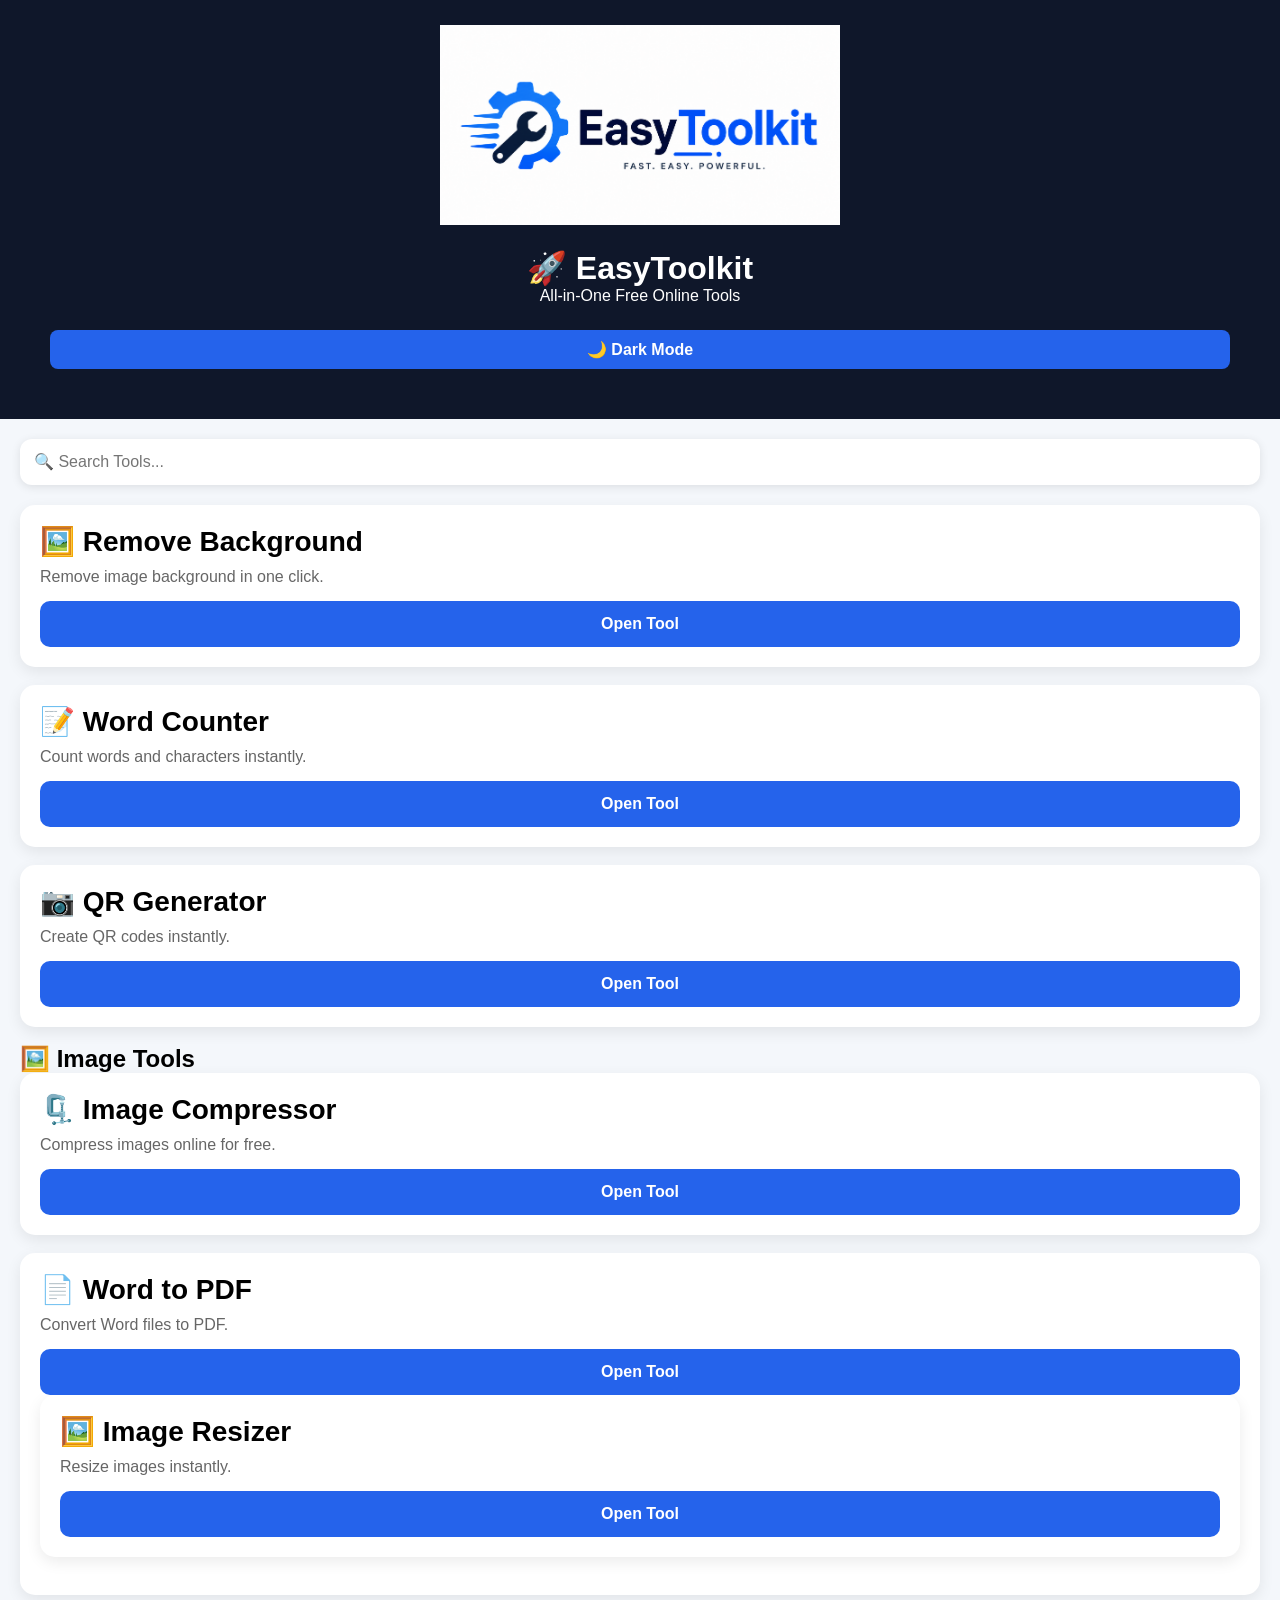
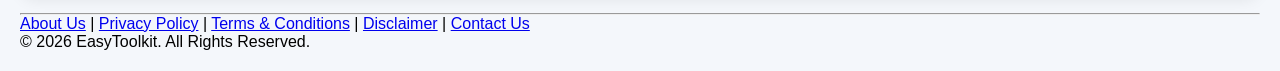
==== index.html @ f35e9bca "Update logo image width in index.html Reduced logo image width from 450 to 400 pixels." ====
<!DOCTYPE html>
<html lang="en">
<head>
<meta charset="UTF-8">
<meta name="viewport" content="width=device-width, initial-scale=1.0">
<title>EasyToolkit</title>
<link rel="stylesheet" href="style.css">
<meta name="description" content="EasyToolkit - Free Online PDF, Image, QR Code and Productivity Tools">

<meta name="keywords" content="PDF Tools, Image Tools, QR Generator, Word Counter, Image Compressor, EasyToolkit">

<meta name="author" content="Abdurrauf Afridi">

<meta name="robots" content="index, follow">

<link rel="canonical" href="https://abdurraufafridi071-beep.github.io/easytoolkit/">
</head>

<body>
  
<header>
  
  </nav>
  <div style="text-align:center; margin-bottom:20px;">
  <img src="logo.png" alt="EasyToolkit Logo" width="400">
  </div>
<h1>🚀 EasyToolkit</h1>
<p>All-in-One Free Online Tools</p>
  <header>

<button id="themeBtn">🌙 Dark Mode</button>

  </header>
</header>

<div class="container">

<input type="text" id="searchInput" placeholder="🔍 Search Tools..." class="search">

<div class="card">
<h2>🖼️ Remove Background</h2>
<p>Remove image background in one click.</p>
<a href="remove-bg.html">
    <button>Open Tool</button>
</a>
</div>

<div class="card">
    <h2>📝 Word Counter</h2>
    <p>Count words and characters instantly.</p>

    <button onclick="window.location.href='word-counter.html'">
        Open Tool
    </button>
</div>

<div class="card">
<h2>📷 QR Generator</h2>
<p>Create QR codes instantly.</p>
<button onclick="window.location.href='qr-generator.html'">
    Open Tool
</button>
</div>

<h2>🖼️ Image Tools</h2>

<!-- Image Compressor -->
<div class="card">
<h2>🗜️ Image Compressor</h2>
<p>Compress images online for free.</p>
<button onclick="window.location.href='image-compressor.html'">
Open Tool
</button>
</div>
  <div class="card">
<h2>📄 Word to PDF</h2>
<p>Convert Word files to PDF.</p>

<a href="word-to-pdf.html">
<button>Open Tool</button>
</a>
<div class="card">
<h2>🖼️ Image Resizer</h2>
<p>Resize images instantly.</p>

<button onclick="window.location.href='image-resizer.html'">
Open Tool
</button>

</div>
  </div>
  <hr>

<footer>
  <a href="about.html">About Us</a> |
  <a href="privacy.html">Privacy Policy</a> |
  <a href="terms.html">Terms & Conditions</a> |
  <a href="disclaimer.html">Disclaimer</a> |
  <a href="contact.html">Contact Us</a>

  <p>© 2026 EasyToolkit. All Rights Reserved.</p>
</footer>
</body>
</html>
<script src="script.js"></script>
---- style.css ----
*{
margin:0;
padding:0;
box-sizing:border-box;
font-family:Arial,sans-serif;
}

body{
background:#f4f7fb;
}

header{
background:#0f172a;
color:white;
padding:25px;
text-align:center;
}

.container{
padding:20px;
}

.search{
width:100%;
padding:14px;
border:none;
border-radius:12px;
font-size:16px;
margin-bottom:20px;
box-shadow:0 2px 10px rgba(0,0,0,.1);
}

.card{
background:white;
padding:20px;
margin-bottom:18px;
border-radius:15px;
box-shadow:0 5px 15px rgba(0,0,0,.08);
}

.card h2{
margin-bottom:10px;
font-size:28px;
}

.card p{
color:#666;
margin-bottom:15px;
}

button{
width:100%;
padding:14px;
border:none;
background:#2563eb;
color:white;
font-size:16px;
border-radius:10px;
font-weight:bold;
}
.navbar{
display:flex;
justify-content:space-around;
align-items:center;
background:#ffffff;
padding:15px;
margin:15px;
border-radius:12px;
box-shadow:0 3px 10px rgba(0,0,0,.1);
}

.navbar a{
text-decoration:none;
font-size:16px;
font-weight:bold;
color:#2563eb;
}
.categories{
display:grid;
grid-template-columns:1fr 1fr;
gap:12px;
margin-bottom:20px;
}
.dark-mode{
background:#121212;
color:white;
}

.dark-mode .card{
background:#1f1f1f;
color:white;
}

.dark-mode input{
background:#2b2b2b;
color:white;
border:1px solid #555;
}

#themeBtn{
padding:10px 18px;
border:none;
border-radius:8px;
cursor:pointer;
font-size:16px;
}

.categories button{
padding:16px;
font-size:16px;
font-weight:bold;
border:none;
border-radius:12px;
background:#2563eb;
color:white;
}
.tool-title{
font-size:30px;
font-weight:bold;
margin-bottom:15px;
text-align:center;
}

.tool-card{
background:#fff;
padding:20px;
border-radius:15px;
box-shadow:0 5px 15px rgba(0,0,0,.1);
margin-top:20px;
}
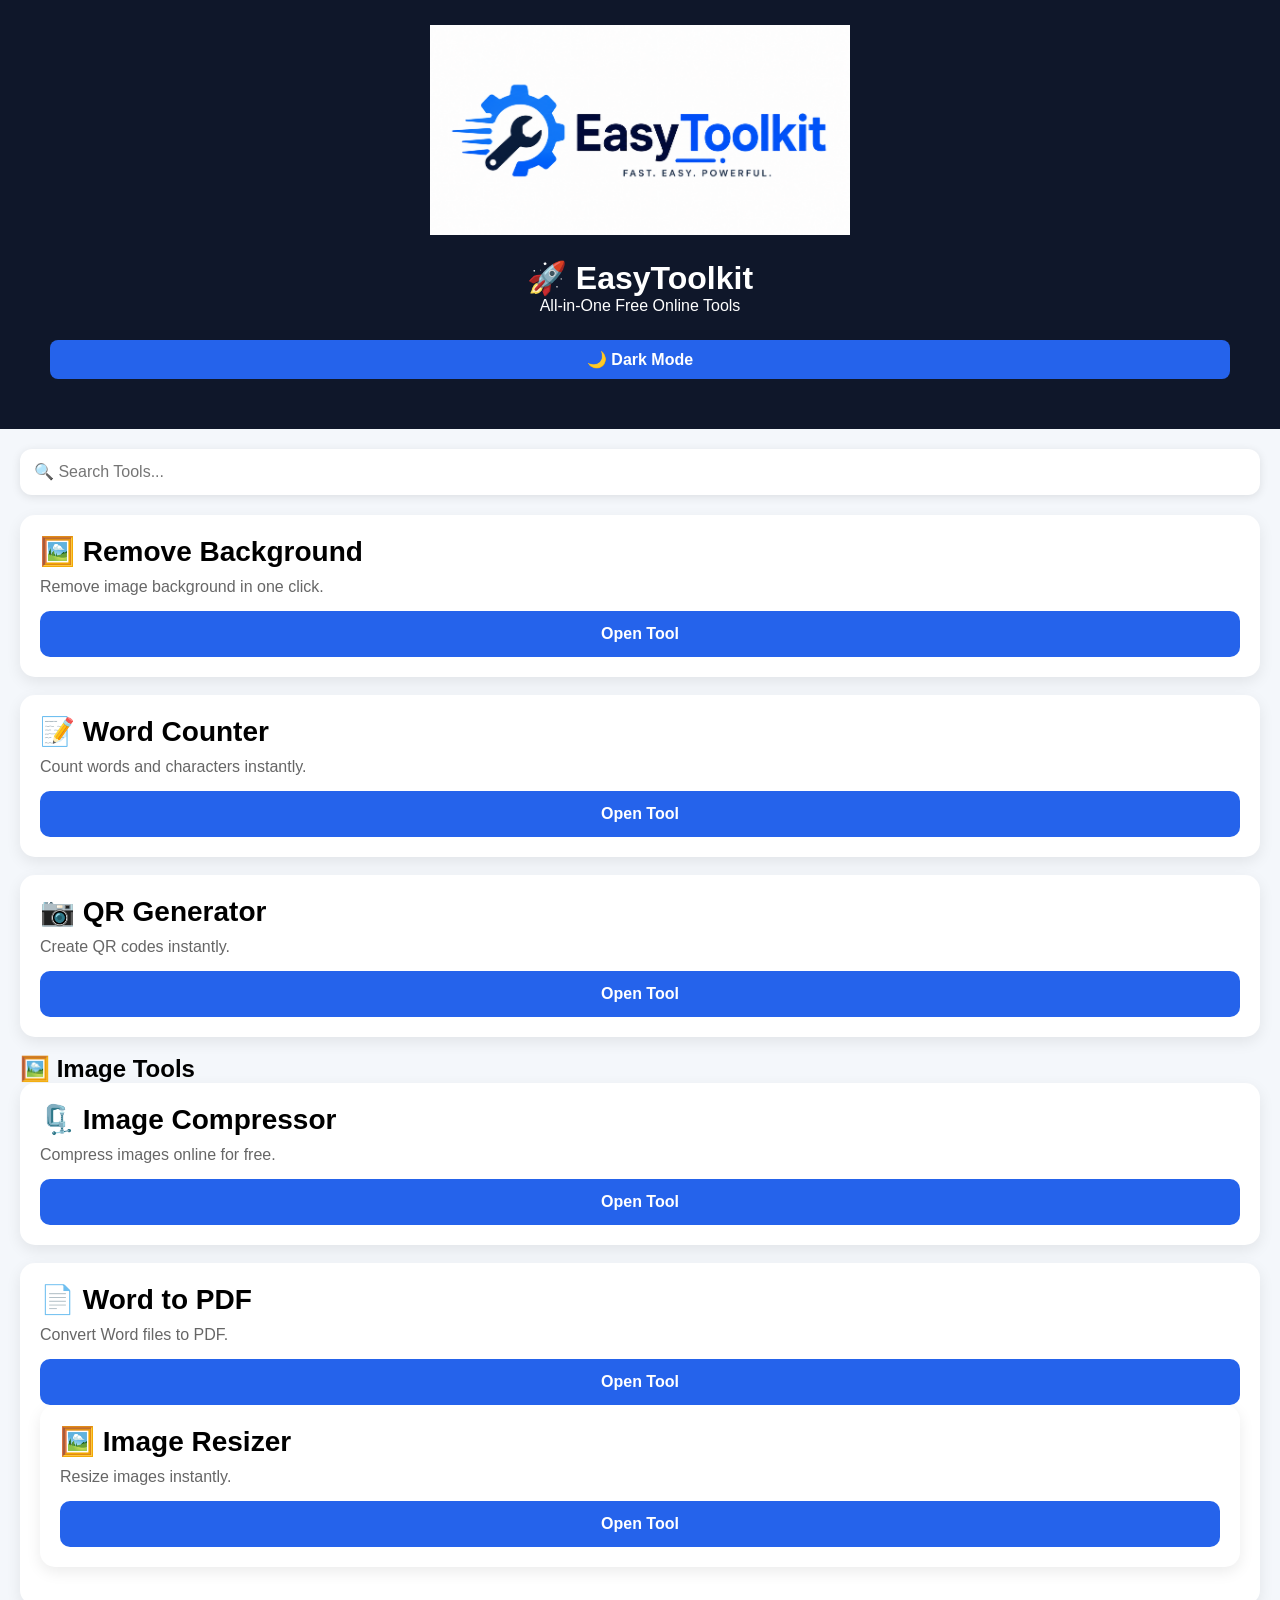
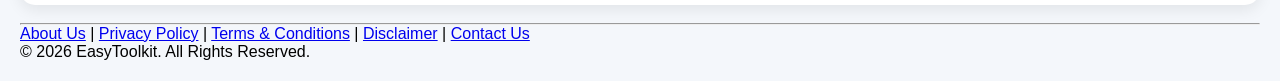
==== commit 2a1cdf0c: "Increase logo image width from 400 to 420" ====
--- a/index.html
+++ b/index.html
@@ -22,7 +22,7 @@
   
   </nav>
   <div style="text-align:center; margin-bottom:20px;">
-  <img src="logo.png" alt="EasyToolkit Logo" width="400">
+  <img src="logo.png" alt="EasyToolkit Logo" width="420">
   </div>
 <h1>🚀 EasyToolkit</h1>
 <p>All-in-One Free Online Tools</p>
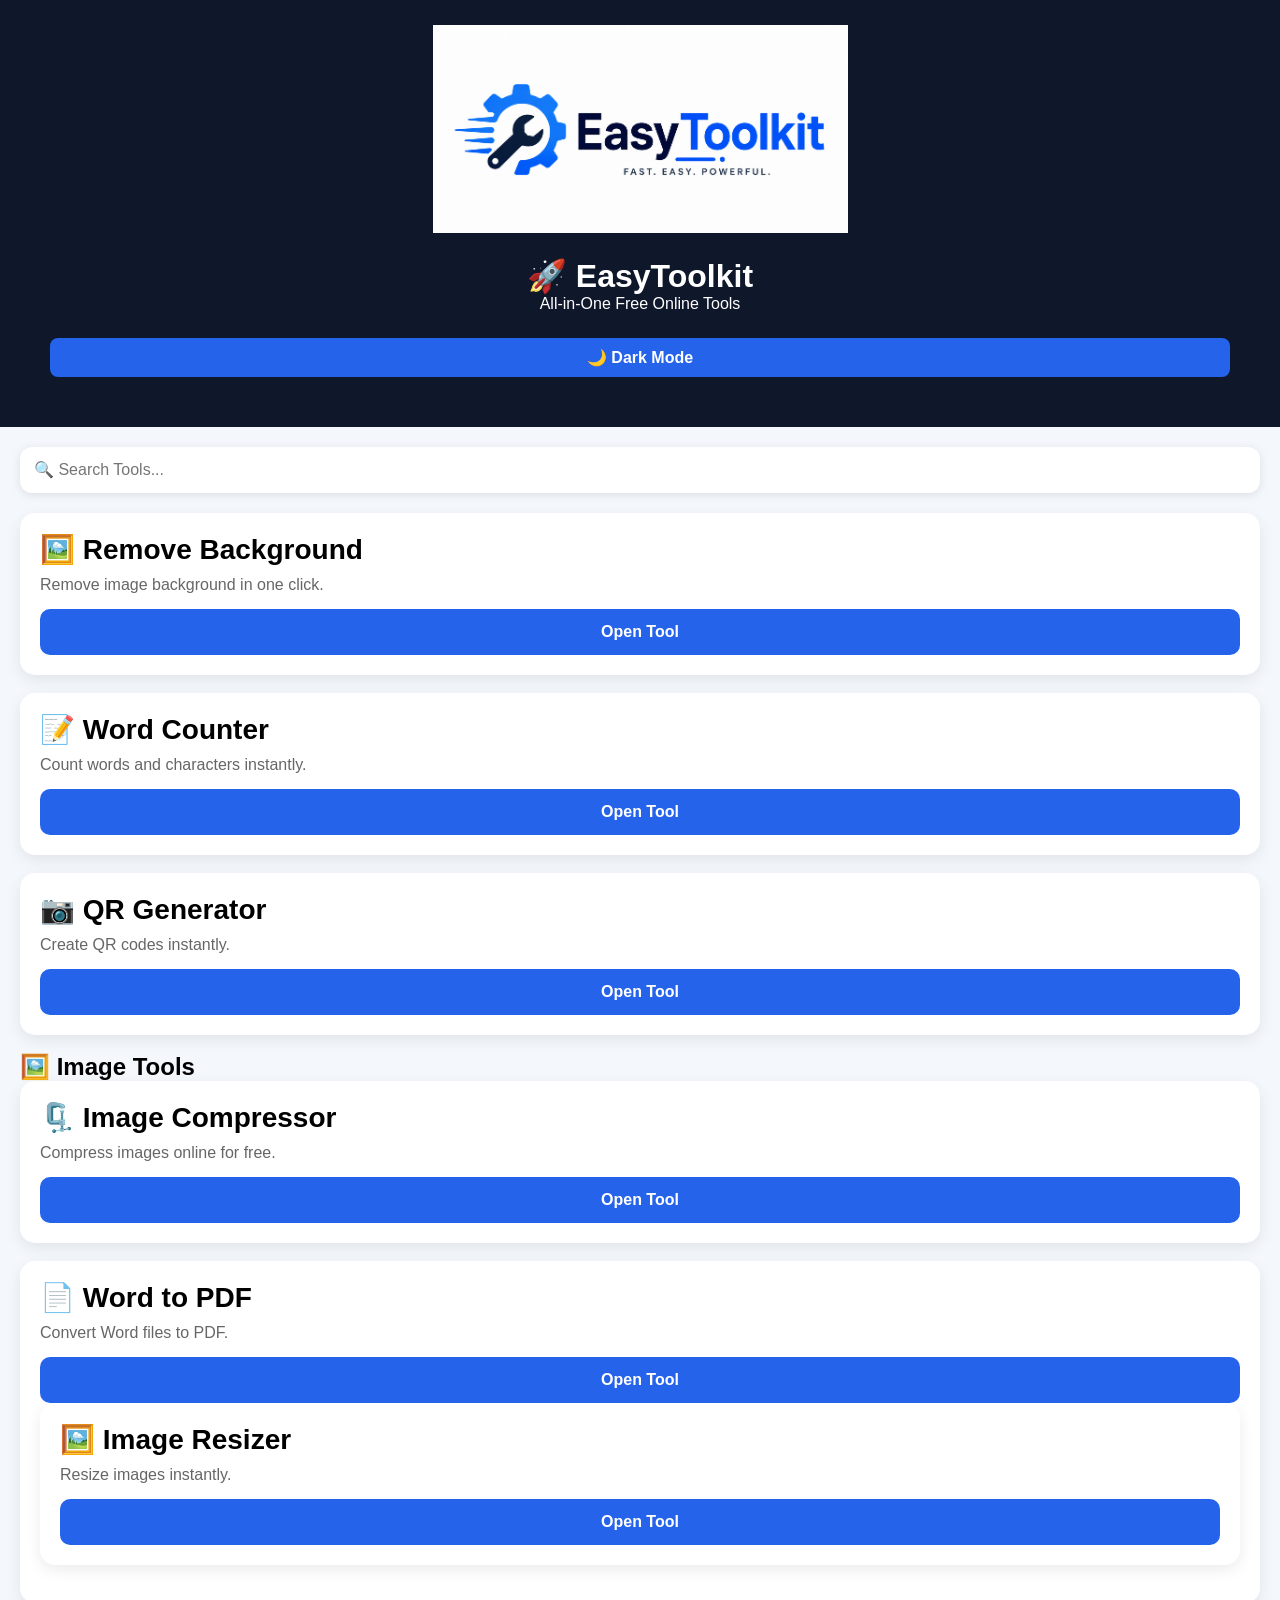
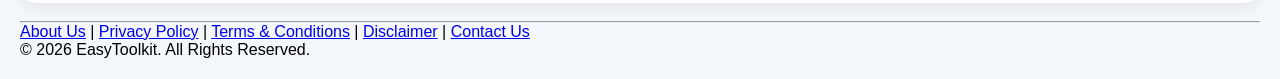
==== commit 8847dec9: "Adjust logo image width Reduced logo image width from 420 to 415 pixels." ====
--- a/index.html
+++ b/index.html
@@ -22,7 +22,7 @@
   
   </nav>
   <div style="text-align:center; margin-bottom:20px;">
-  <img src="logo.png" alt="EasyToolkit Logo" width="420">
+  <img src="logo.png" alt="EasyToolkit Logo" width="415">
   </div>
 <h1>🚀 EasyToolkit</h1>
 <p>All-in-One Free Online Tools</p>
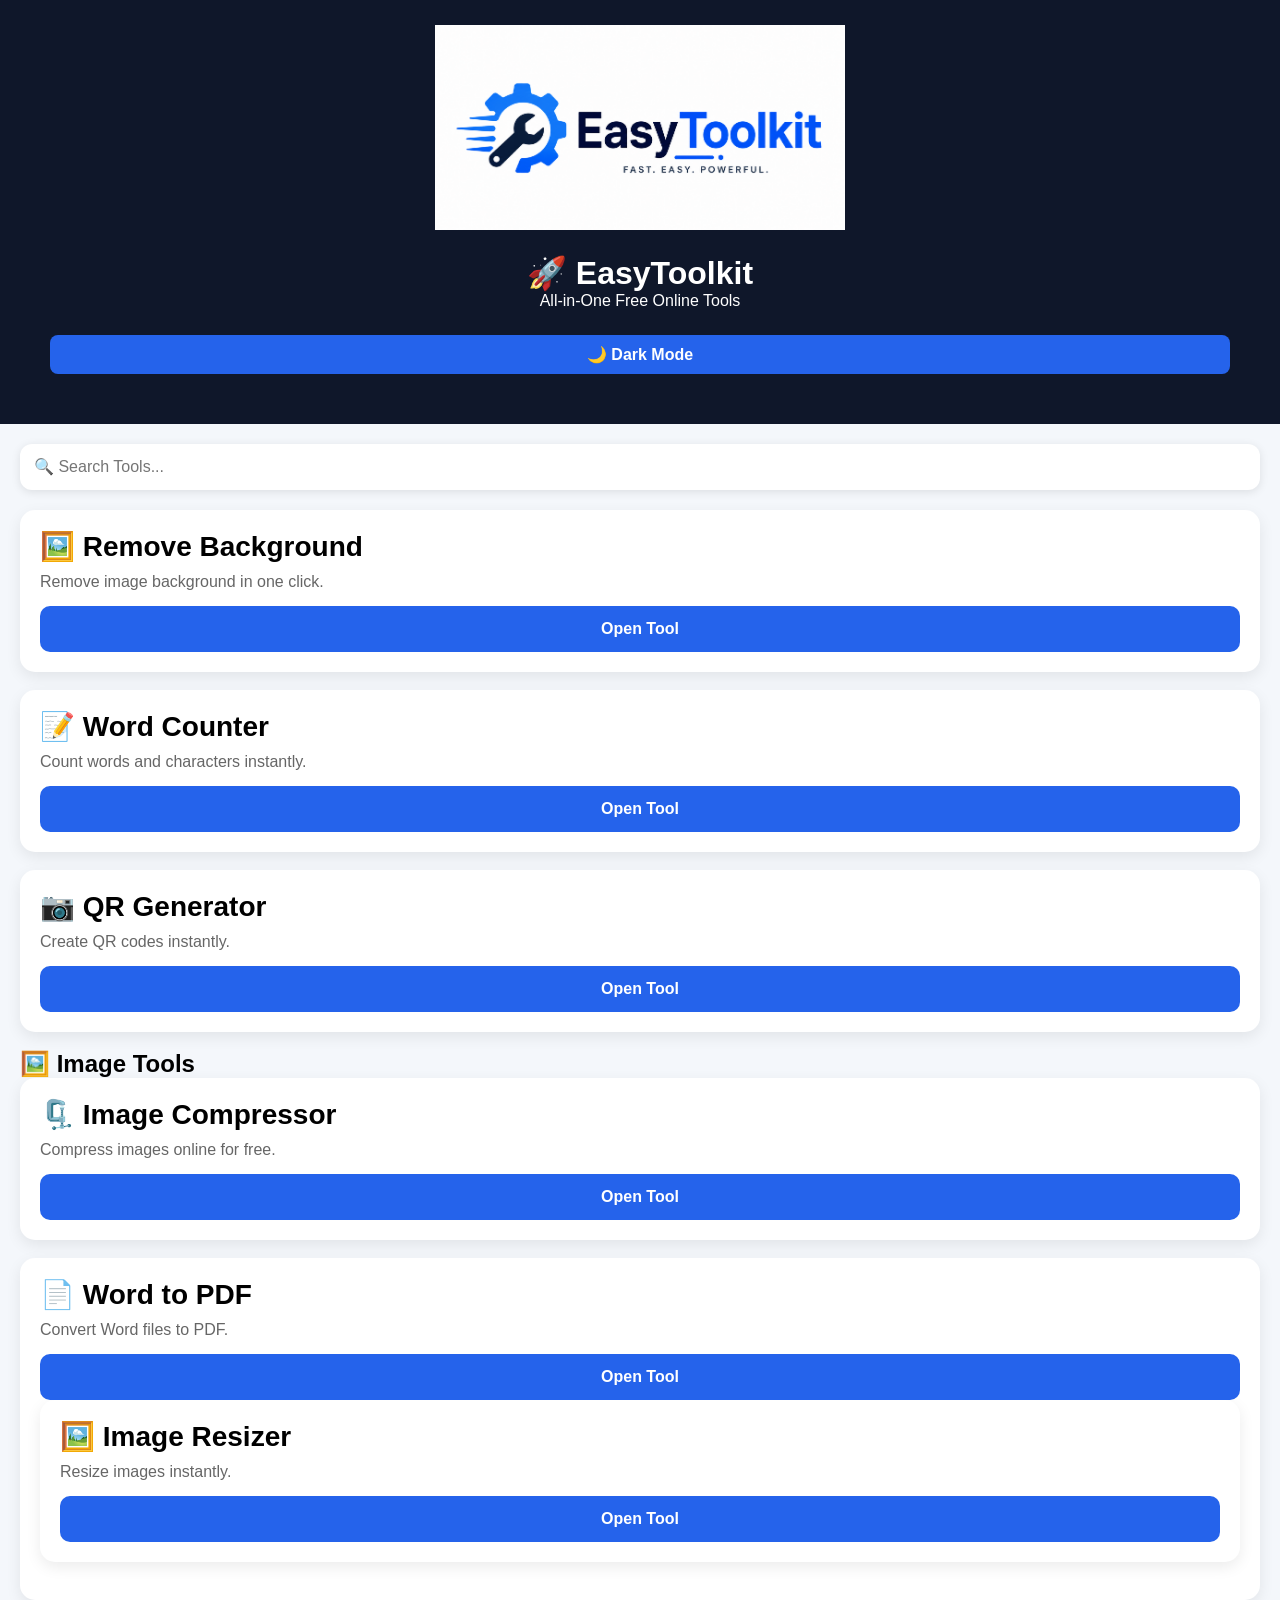
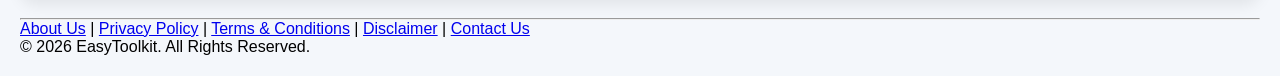
==== commit 2a0bc72d: "Modify logo image width in index.html Adjusted the width of the logo image from 415 to 410 pixels." ====
--- a/index.html
+++ b/index.html
@@ -22,7 +22,7 @@
   
   </nav>
   <div style="text-align:center; margin-bottom:20px;">
-  <img src="logo.png" alt="EasyToolkit Logo" width="415">
+  <img src="logo.png" alt="EasyToolkit Logo" width="410">
   </div>
 <h1>🚀 EasyToolkit</h1>
 <p>All-in-One Free Online Tools</p>
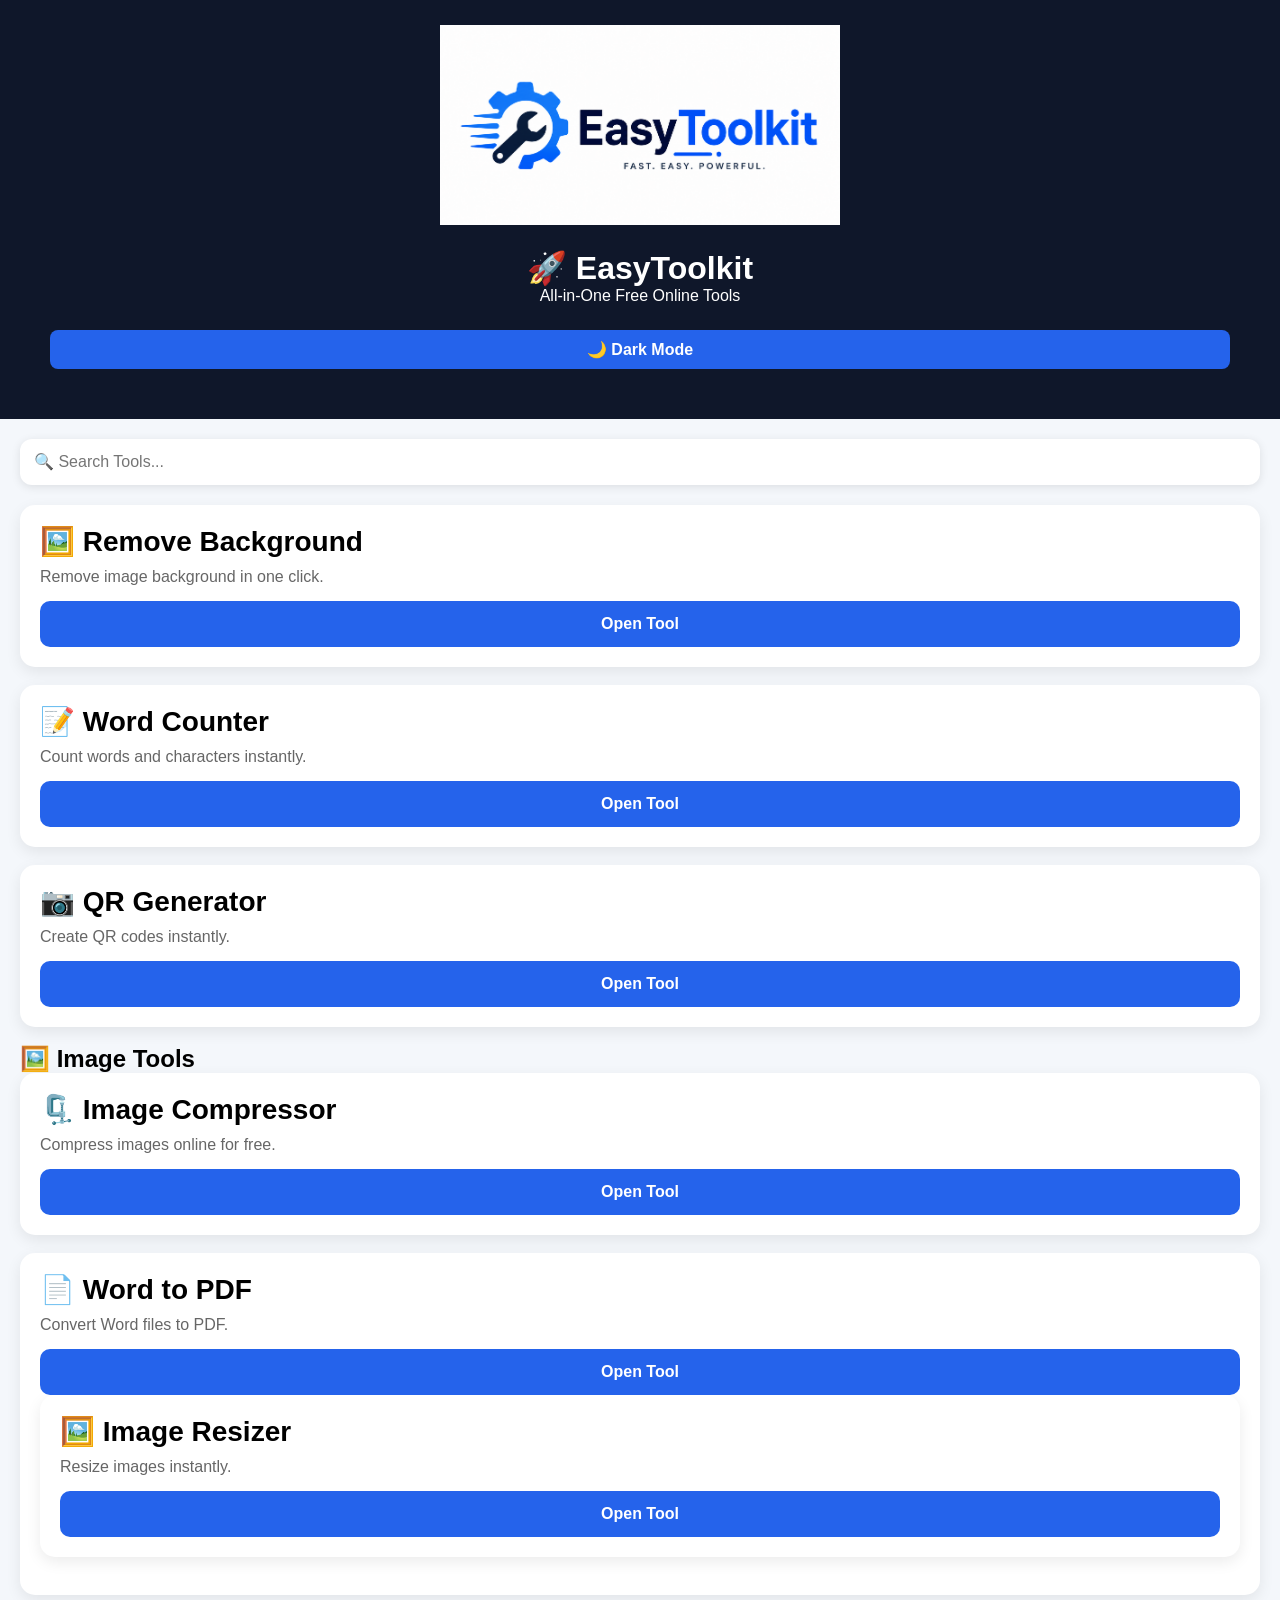
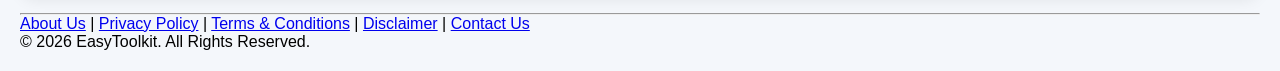
==== commit a12d292a: "Adjust logo image width in index.html" ====
--- a/index.html
+++ b/index.html
@@ -22,7 +22,7 @@
   
   </nav>
   <div style="text-align:center; margin-bottom:20px;">
-  <img src="logo.png" alt="EasyToolkit Logo" width="410">
+  <img src="logo.png" alt="EasyToolkit Logo" width="400">
   </div>
 <h1>🚀 EasyToolkit</h1>
 <p>All-in-One Free Online Tools</p>
